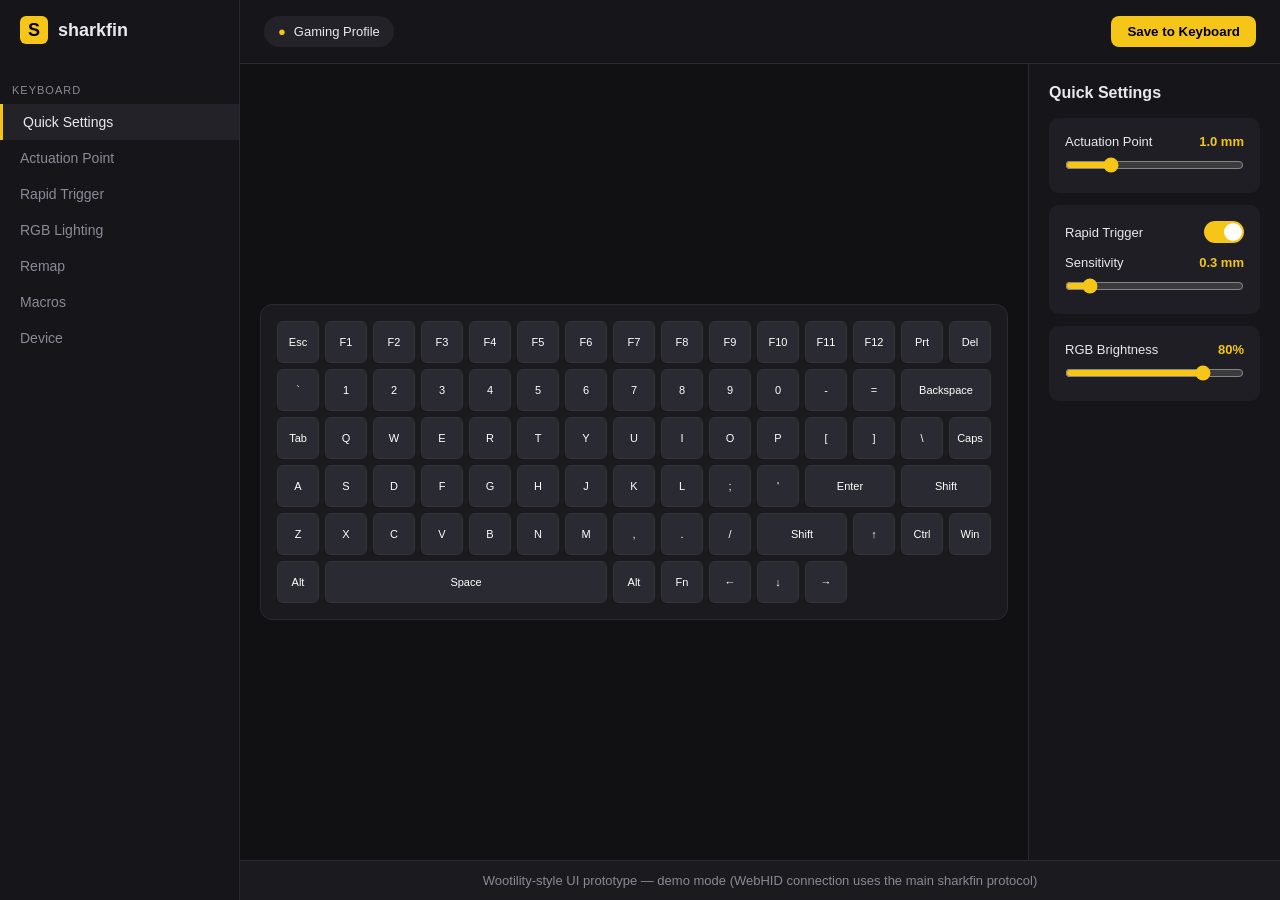
==== docs/index.html @ c8bfdeb0 "Add Wootility-style UI prototype for GitHub Pages demo" ====
<!DOCTYPE html>
<html lang="en">
<head>
<meta charset="UTF-8">
<meta name="viewport" content="width=device-width, initial-scale=1.0">
<title>sharkfin — Wootility-style Configurator</title>
<style>
  :root {
    --bg: #0d0d0f;
    --panel: #16161a;
    --panel-hover: #1e1e24;
    --border: #2a2a32;
    --text: #e8e8ed;
    --text-dim: #8a8a96;
    --accent: #f5c518;
    --accent-hover: #ffd84d;
    --purple: #6c5ce7;
    --key-bg: #2a2a32;
    --key-selected: #6c5ce7;
  }
  * { box-sizing: border-box; margin: 0; padding: 0; }
  body {
    font-family: -apple-system, BlinkMacSystemFont, "Segoe UI", Roboto, sans-serif;
    background: var(--bg);
    color: var(--text);
    height: 100vh;
    overflow: hidden;
    display: flex;
  }
  .sidebar {
    width: 240px;
    background: var(--panel);
    border-right: 1px solid var(--border);
    display: flex;
    flex-direction: column;
    padding: 16px 0;
  }
  .logo {
    padding: 0 20px 20px;
    font-weight: 700;
    font-size: 18px;
    display: flex;
    align-items: center;
    gap: 10px;
  }
  .logo-icon {
    width: 28px; height: 28px;
    background: var(--accent);
    border-radius: 6px;
    display: flex; align-items: center; justify-content: center;
    color: #000; font-weight: 800;
  }
  .nav-section { padding: 8px 12px; font-size: 11px; color: var(--text-dim); text-transform: uppercase; letter-spacing: 1px; margin-top: 12px; }
  .nav-item {
    padding: 10px 20px;
    cursor: pointer;
    display: flex; align-items: center; gap: 10px;
    font-size: 14px;
    color: var(--text-dim);
    transition: all 0.15s;
  }
  .nav-item:hover { background: var(--panel-hover); color: var(--text); }
  .nav-item.active { background: #222228; color: var(--text); border-left: 3px solid var(--accent); }
  .main { flex: 1; display: flex; flex-direction: column; overflow: hidden; }
  .topbar {
    height: 64px;
    background: var(--panel);
    border-bottom: 1px solid var(--border);
    display: flex; align-items: center; justify-content: space-between;
    padding: 0 24px;
  }
  .profile-pill {
    background: #222228;
    padding: 8px 14px;
    border-radius: 20px;
    font-size: 13px;
    display: flex; align-items: center; gap: 8px;
  }
  .save-btn {
    background: var(--accent);
    color: #000;
    border: none;
    padding: 8px 16px;
    border-radius: 8px;
    font-weight: 600;
    cursor: pointer;
  }
  .save-btn:hover { background: var(--accent-hover); }
  .content { flex: 1; display: flex; overflow: hidden; }
  .keyboard-area {
    flex: 1;
    display: flex;
    flex-direction: column;
    align-items: center;
    justify-content: center;
    padding: 20px;
    background: #111114;
  }
  .keyboard {
    display: grid;
    grid-template-columns: repeat(15, 42px);
    gap: 6px;
    background: #1a1a1f;
    padding: 16px;
    border-radius: 12px;
    border: 1px solid var(--border);
  }
  .key {
    height: 42px;
    background: var(--key-bg);
    border-radius: 6px;
    display: flex; align-items: center; justify-content: center;
    font-size: 11px; font-weight: 500;
    color: #fff;
    cursor: pointer;
    user-select: none;
    border: 1px solid #333;
    transition: all 0.1s;
  }
  .key:hover { background: #35353d; }
  .key.selected { background: var(--key-selected); border-color: #8b7cf7; }
  .key.wide { grid-column: span 2; }
  .key.space { grid-column: span 6; }
  .settings-panel {
    width: 360px;
    background: var(--panel);
    border-left: 1px solid var(--border);
    padding: 20px;
    overflow-y: auto;
  }
  .panel-title { font-size: 16px; font-weight: 600; margin-bottom: 16px; }
  .setting-group {
    background: #1e1e24;
    border-radius: 10px;
    padding: 16px;
    margin-bottom: 12px;
  }
  .setting-label { font-size: 13px; margin-bottom: 8px; display: flex; justify-content: space-between; align-items: center; }
  input[type="range"] { width: 100%; accent-color: var(--accent); }
  .value { color: var(--accent); font-weight: 600; }
  .toggle {
    width: 40px; height: 22px;
    background: #333;
    border-radius: 11px;
    position: relative;
    cursor: pointer;
    flex-shrink: 0;
  }
  .toggle.on { background: var(--accent); }
  .toggle::after {
    content: '';
    position: absolute;
    width: 18px; height: 18px;
    background: #fff;
    border-radius: 50%;
    top: 2px; left: 2px;
    transition: 0.2s;
  }
  .toggle.on::after { left: 20px; }
  .section { display: none; }
  .section.active { display: block; }
  .connect-bar {
    background: #1a1a1f;
    padding: 12px 20px;
    text-align: center;
    font-size: 13px;
    color: var(--text-dim);
    border-top: 1px solid var(--border);
  }
  select {
    width: 100%;
    padding: 8px;
    background: #222;
    color: #fff;
    border: 1px solid #333;
    border-radius: 6px;
    margin-top: 8px;
  }
  .btn {
    background: var(--purple);
    color: #fff;
    border: none;
    padding: 10px 16px;
    border-radius: 6px;
    cursor: pointer;
    width: 100%;
  }
  .btn.secondary { background: #333; }
</style>
</head>
<body>
<div class="sidebar">
  <div class="logo">
    <div class="logo-icon">S</div>
    sharkfin
  </div>
  <div class="nav-section">Keyboard</div>
  <div class="nav-item active" data-section="quick">Quick Settings</div>
  <div class="nav-item" data-section="actuation">Actuation Point</div>
  <div class="nav-item" data-section="rapid">Rapid Trigger</div>
  <div class="nav-item" data-section="rgb">RGB Lighting</div>
  <div class="nav-item" data-section="remap">Remap</div>
  <div class="nav-item" data-section="macros">Macros</div>
  <div class="nav-item" data-section="device">Device</div>
</div>

<div class="main">
  <div class="topbar">
    <div class="profile-pill">
      <span style="color:var(--accent)">●</span> Gaming Profile
    </div>
    <button class="save-btn">Save to Keyboard</button>
  </div>

  <div class="content">
    <div class="keyboard-area">
      <div class="keyboard" id="keyboard"></div>
    </div>

    <div class="settings-panel">
      <div class="section active" id="quick">
        <div class="panel-title">Quick Settings</div>
        <div class="setting-group">
          <div class="setting-label">Actuation Point <span class="value" id="act-val">1.0 mm</span></div>
          <input type="range" min="0.1" max="4.0" step="0.1" value="1.0" id="act-slider">
        </div>
        <div class="setting-group">
          <div class="setting-label">Rapid Trigger <span class="toggle on"></span></div>
          <div class="setting-label" style="margin-top:12px">Sensitivity <span class="value">0.3 mm</span></div>
          <input type="range" min="0.1" max="2.0" step="0.1" value="0.3">
        </div>
        <div class="setting-group">
          <div class="setting-label">RGB Brightness <span class="value">80%</span></div>
          <input type="range" min="0" max="100" value="80">
        </div>
      </div>

      <div class="section" id="actuation">
        <div class="panel-title">Actuation Point</div>
        <p style="color:var(--text-dim);font-size:13px;margin-bottom:16px">Set how far a key must be pressed before it registers.</p>
        <div class="setting-group">
          <div class="setting-label">Global Actuation <span class="value">1.2 mm</span></div>
          <input type="range" min="0.1" max="4.0" step="0.1" value="1.2">
        </div>
        <div class="setting-group">
          <div class="setting-label">Per-key mode <span class="toggle"></span></div>
        </div>
      </div>

      <div class="section" id="rapid">
        <div class="panel-title">Rapid Trigger</div>
        <p style="color:var(--text-dim);font-size:13px;margin-bottom:16px">Key resets the moment you start releasing it.</p>
        <div class="setting-group">
          <div class="setting-label">Enable Rapid Trigger <span class="toggle on"></span></div>
        </div>
        <div class="setting-group">
          <div class="setting-label">Sensitivity <span class="value">0.2 mm</span></div>
          <input type="range" min="0.1" max="1.5" step="0.1" value="0.2">
        </div>
      </div>

      <div class="section" id="rgb">
        <div class="panel-title">RGB Lighting</div>
        <div class="setting-group">
          <div class="setting-label">Effect</div>
          <select>
            <option>Solid</option>
            <option>Wave</option>
            <option>Rainbow</option>
            <option>Reactive</option>
            <option>Breathing</option>
          </select>
        </div>
        <div class="setting-group">
          <div class="setting-label">Brightness <span class="value">100%</span></div>
          <input type="range" min="0" max="100" value="100">
        </div>
        <div class="setting-group">
          <div class="setting-label">Speed <span class="value">50%</span></div>
          <input type="range" min="0" max="100" value="50">
        </div>
      </div>

      <div class="section" id="remap">
        <div class="panel-title">Remap</div>
        <p style="color:var(--text-dim);font-size:13px;margin-bottom:16px">Click a key on the keyboard, then choose its new function.</p>
        <div class="setting-group">
          <div class="setting-label">Selected: <span id="selected-key">None</span></div>
          <select>
            <option>Default</option>
            <option>Macro 1</option>
            <option>Media Play/Pause</option>
            <option>Volume Up</option>
            <option>Layer Switch</option>
          </select>
        </div>
      </div>

      <div class="section" id="macros">
        <div class="panel-title">Macros</div>
        <p style="color:var(--text-dim);font-size:13px;margin-bottom:16px">50 onboard macro slots available.</p>
        <div class="setting-group">
          <button class="btn">Record New Macro</button>
        </div>
      </div>

      <div class="section" id="device">
        <div class="panel-title">Device</div>
        <div class="setting-group">
          <div class="setting-label">Windows Key Lock <span class="toggle"></span></div>
        </div>
        <div class="setting-group">
          <div class="setting-label">WASD / Arrow Swap <span class="toggle"></span></div>
        </div>
        <div class="setting-group">
          <div class="setting-label">Debounce</div>
          <input type="range" min="0" max="20" value="5" style="margin-top:8px">
        </div>
        <div class="setting-group">
          <button class="btn secondary">Factory Reset</button>
        </div>
      </div>
    </div>
  </div>

  <div class="connect-bar">
    Wootility-style UI prototype — demo mode (WebHID connection uses the main sharkfin protocol)
  </div>
</div>

<script>
  const layout = [
    ["Esc","F1","F2","F3","F4","F5","F6","F7","F8","F9","F10","F11","F12","Prt","Del"],
    ["`","1","2","3","4","5","6","7","8","9","0","-","=","Backspace"],
    ["Tab","Q","W","E","R","T","Y","U","I","O","P","[","]","\\"],
    ["Caps","A","S","D","F","G","H","J","K","L",";","'","Enter"],
    ["Shift","Z","X","C","V","B","N","M",",",".","/","Shift","↑"],
    ["Ctrl","Win","Alt","Space","Alt","Fn","←","↓","→"]
  ];

  const keyboard = document.getElementById("keyboard");
  layout.forEach(row => {
    row.forEach(label => {
      const k = document.createElement("div");
      k.className = "key";
      k.textContent = label;
      if (["Backspace","Enter","Shift"].includes(label)) k.classList.add("wide");
      if (label === "Space") k.classList.add("space");
      k.addEventListener("click", () => {
        document.querySelectorAll(".key.selected").forEach(el => el.classList.remove("selected"));
        k.classList.add("selected");
        document.getElementById("selected-key").textContent = label;
      });
      keyboard.appendChild(k);
    });
  });

  document.querySelectorAll(".nav-item").forEach(item => {
    item.addEventListener("click", () => {
      document.querySelectorAll(".nav-item").forEach(i => i.classList.remove("active"));
      item.classList.add("active");
      document.querySelectorAll(".section").forEach(s => s.classList.remove("active"));
      document.getElementById(item.dataset.section).classList.add("active");
    });
  });

  document.getElementById("act-slider")?.addEventListener("input", e => {
    document.getElementById("act-val").textContent = parseFloat(e.target.value).toFixed(1) + " mm";
  });

  document.querySelectorAll(".toggle").forEach(t => {
    t.addEventListener("click", () => t.classList.toggle("on"));
  });
</script>
</body>
</html>
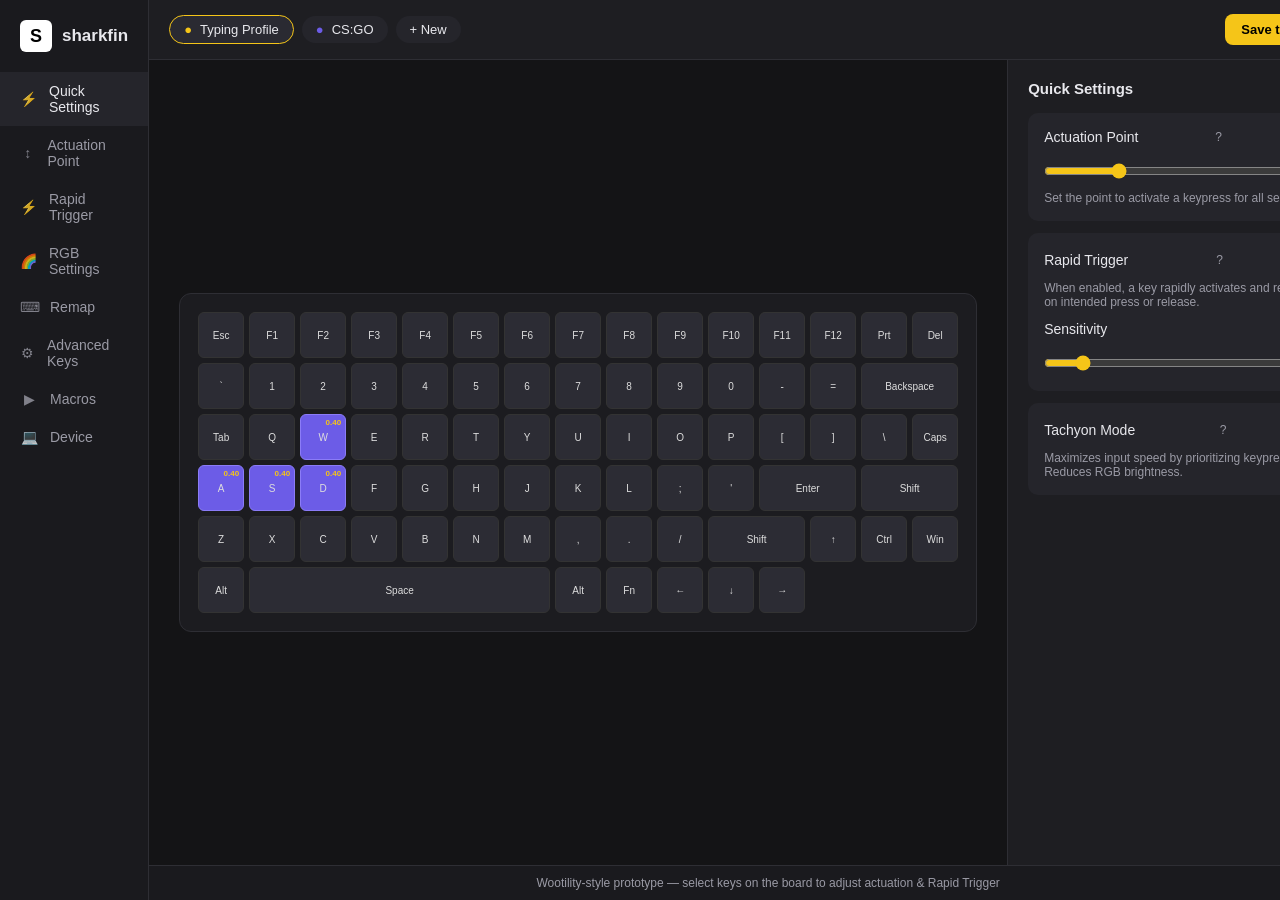
==== commit 4799bded: "Redesign UI to closely match Wootility look and key features" ====
--- a/docs/index.html
+++ b/docs/index.html
@@ -3,20 +3,21 @@
 <head>
 <meta charset="UTF-8">
 <meta name="viewport" content="width=device-width, initial-scale=1.0">
-<title>sharkfin — Wootility-style Configurator</title>
+<title>sharkfin — Wootility Style</title>
 <style>
   :root {
-    --bg: #0d0d0f;
-    --panel: #16161a;
-    --panel-hover: #1e1e24;
-    --border: #2a2a32;
+    --bg: #121214;
+    --sidebar: #1a1a1e;
+    --panel: #1e1e22;
+    --card: #25252b;
+    --border: #2e2e34;
     --text: #e8e8ed;
-    --text-dim: #8a8a96;
+    --text-dim: #9a9aa5;
     --accent: #f5c518;
     --accent-hover: #ffd84d;
-    --purple: #6c5ce7;
-    --key-bg: #2a2a32;
-    --key-selected: #6c5ce7;
+    --selected: #6c5ce7;
+    --key: #2c2c34;
+    --key-hover: #3a3a44;
   }
   * { box-sizing: border-box; margin: 0; padding: 0; }
   body {
@@ -24,58 +25,71 @@
     background: var(--bg);
     color: var(--text);
     height: 100vh;
+    display: flex;
     overflow: hidden;
-    display: flex;
   }
   .sidebar {
-    width: 240px;
-    background: var(--panel);
+    width: 220px;
+    background: var(--sidebar);
     border-right: 1px solid var(--border);
     display: flex;
     flex-direction: column;
-    padding: 16px 0;
+    padding: 12px 0;
   }
   .logo {
-    padding: 0 20px 20px;
+    padding: 8px 20px 20px;
+    display: flex;
+    align-items: center;
+    gap: 10px;
     font-weight: 700;
-    font-size: 18px;
-    display: flex;
-    align-items: center;
-    gap: 10px;
+    font-size: 17px;
   }
   .logo-icon {
-    width: 28px; height: 28px;
-    background: var(--accent);
+    width: 32px; height: 32px;
+    background: #fff;
     border-radius: 6px;
     display: flex; align-items: center; justify-content: center;
-    color: #000; font-weight: 800;
-  }
-  .nav-section { padding: 8px 12px; font-size: 11px; color: var(--text-dim); text-transform: uppercase; letter-spacing: 1px; margin-top: 12px; }
+    color: #000; font-weight: 800; font-size: 18px;
+  }
   .nav-item {
-    padding: 10px 20px;
+    padding: 11px 20px;
     cursor: pointer;
-    display: flex; align-items: center; gap: 10px;
     font-size: 14px;
     color: var(--text-dim);
-    transition: all 0.15s;
-  }
-  .nav-item:hover { background: var(--panel-hover); color: var(--text); }
-  .nav-item.active { background: #222228; color: var(--text); border-left: 3px solid var(--accent); }
-  .main { flex: 1; display: flex; flex-direction: column; overflow: hidden; }
+    display: flex;
+    align-items: center;
+    gap: 12px;
+    transition: 0.15s;
+  }
+  .nav-item:hover { background: #222228; color: var(--text); }
+  .nav-item.active { background: #25252b; color: var(--text); }
+  .nav-item .icon { width: 18px; text-align: center; opacity: 0.8; }
+  .main { flex: 1; display: flex; flex-direction: column; }
   .topbar {
-    height: 64px;
+    height: 60px;
     background: var(--panel);
     border-bottom: 1px solid var(--border);
-    display: flex; align-items: center; justify-content: space-between;
-    padding: 0 24px;
-  }
-  .profile-pill {
-    background: #222228;
-    padding: 8px 14px;
+    display: flex;
+    align-items: center;
+    justify-content: space-between;
+    padding: 0 20px;
+  }
+  .profiles {
+    display: flex;
+    gap: 8px;
+    align-items: center;
+  }
+  .profile {
+    background: #25252b;
+    padding: 6px 14px;
     border-radius: 20px;
     font-size: 13px;
-    display: flex; align-items: center; gap: 8px;
-  }
+    display: flex;
+    align-items: center;
+    gap: 8px;
+    cursor: pointer;
+  }
+  .profile.active { background: #2a2a32; border: 1px solid var(--accent); }
   .save-btn {
     background: var(--accent);
     color: #000;
@@ -83,72 +97,107 @@
     padding: 8px 16px;
     border-radius: 8px;
     font-weight: 600;
+    font-size: 13px;
     cursor: pointer;
   }
   .save-btn:hover { background: var(--accent-hover); }
-  .content { flex: 1; display: flex; overflow: hidden; }
-  .keyboard-area {
+  .workspace {
     flex: 1;
     display: flex;
-    flex-direction: column;
+    overflow: hidden;
+  }
+  .keyboard-wrap {
+    flex: 1;
+    display: flex;
     align-items: center;
     justify-content: center;
-    padding: 20px;
-    background: #111114;
+    padding: 30px;
+    background: #141416;
   }
   .keyboard {
     display: grid;
-    grid-template-columns: repeat(15, 42px);
-    gap: 6px;
-    background: #1a1a1f;
-    padding: 16px;
+    grid-template-columns: repeat(15, 46px);
+    gap: 5px;
+    background: #1c1c20;
+    padding: 18px;
     border-radius: 12px;
     border: 1px solid var(--border);
   }
   .key {
-    height: 42px;
-    background: var(--key-bg);
+    height: 46px;
+    background: var(--key);
     border-radius: 6px;
-    display: flex; align-items: center; justify-content: center;
-    font-size: 11px; font-weight: 500;
-    color: #fff;
+    display: flex;
+    flex-direction: column;
+    align-items: center;
+    justify-content: center;
+    font-size: 10px;
+    font-weight: 500;
+    color: #ddd;
     cursor: pointer;
-    user-select: none;
     border: 1px solid #333;
-    transition: all 0.1s;
-  }
-  .key:hover { background: #35353d; }
-  .key.selected { background: var(--key-selected); border-color: #8b7cf7; }
+    position: relative;
+    transition: 0.1s;
+  }
+  .key:hover { background: var(--key-hover); }
+  .key.selected { background: var(--selected); border-color: #8b7cf7; }
+  .key .val {
+    position: absolute;
+    top: 3px;
+    right: 4px;
+    font-size: 8px;
+    color: var(--accent);
+    font-weight: 600;
+  }
   .key.wide { grid-column: span 2; }
   .key.space { grid-column: span 6; }
-  .settings-panel {
-    width: 360px;
+  .settings {
+    width: 380px;
     background: var(--panel);
     border-left: 1px solid var(--border);
     padding: 20px;
     overflow-y: auto;
   }
-  .panel-title { font-size: 16px; font-weight: 600; margin-bottom: 16px; }
-  .setting-group {
-    background: #1e1e24;
+  .section-title {
+    font-size: 15px;
+    font-weight: 600;
+    margin-bottom: 16px;
+  }
+  .card {
+    background: var(--card);
     border-radius: 10px;
     padding: 16px;
     margin-bottom: 12px;
   }
-  .setting-label { font-size: 13px; margin-bottom: 8px; display: flex; justify-content: space-between; align-items: center; }
-  input[type="range"] { width: 100%; accent-color: var(--accent); }
-  .value { color: var(--accent); font-weight: 600; }
+  .card-header {
+    display: flex;
+    justify-content: space-between;
+    align-items: center;
+    margin-bottom: 10px;
+    font-size: 14px;
+    font-weight: 500;
+  }
+  .help { color: var(--text-dim); font-size: 12px; cursor: help; }
+  input[type="range"] {
+    width: 100%;
+    accent-color: var(--accent);
+    margin-top: 8px;
+  }
+  .value {
+    color: var(--accent);
+    font-weight: 600;
+    font-size: 13px;
+  }
   .toggle {
     width: 40px; height: 22px;
     background: #333;
     border-radius: 11px;
     position: relative;
     cursor: pointer;
-    flex-shrink: 0;
   }
   .toggle.on { background: var(--accent); }
   .toggle::after {
-    content: '';
+    content: "";
     position: absolute;
     width: 18px; height: 18px;
     background: #fff;
@@ -159,33 +208,19 @@
   .toggle.on::after { left: 20px; }
   .section { display: none; }
   .section.active { display: block; }
-  .connect-bar {
-    background: #1a1a1f;
-    padding: 12px 20px;
-    text-align: center;
-    font-size: 13px;
+  .hint {
+    font-size: 12px;
+    color: var(--text-dim);
+    margin-top: 8px;
+  }
+  .status-bar {
+    background: #1a1a1e;
+    padding: 10px 20px;
+    font-size: 12px;
     color: var(--text-dim);
     border-top: 1px solid var(--border);
-  }
-  select {
-    width: 100%;
-    padding: 8px;
-    background: #222;
-    color: #fff;
-    border: 1px solid #333;
-    border-radius: 6px;
-    margin-top: 8px;
-  }
-  .btn {
-    background: var(--purple);
-    color: #fff;
-    border: none;
-    padding: 10px 16px;
-    border-radius: 6px;
-    cursor: pointer;
-    width: 100%;
-  }
-  .btn.secondary { background: #333; }
+    text-align: center;
+  }
 </style>
 </head>
 <body>
@@ -194,183 +229,231 @@
     <div class="logo-icon">S</div>
     sharkfin
   </div>
-  <div class="nav-section">Keyboard</div>
-  <div class="nav-item active" data-section="quick">Quick Settings</div>
-  <div class="nav-item" data-section="actuation">Actuation Point</div>
-  <div class="nav-item" data-section="rapid">Rapid Trigger</div>
-  <div class="nav-item" data-section="rgb">RGB Lighting</div>
-  <div class="nav-item" data-section="remap">Remap</div>
-  <div class="nav-item" data-section="macros">Macros</div>
-  <div class="nav-item" data-section="device">Device</div>
+  <div class="nav-item active" data-s="quick"><span class="icon">⚡</span> Quick Settings</div>
+  <div class="nav-item" data-s="actuation"><span class="icon">↕</span> Actuation Point</div>
+  <div class="nav-item" data-s="rapid"><span class="icon">⚡</span> Rapid Trigger</div>
+  <div class="nav-item" data-s="rgb"><span class="icon">🌈</span> RGB Settings</div>
+  <div class="nav-item" data-s="remap"><span class="icon">⌨</span> Remap</div>
+  <div class="nav-item" data-s="advanced"><span class="icon">⚙</span> Advanced Keys</div>
+  <div class="nav-item" data-s="macros"><span class="icon">▶</span> Macros</div>
+  <div class="nav-item" data-s="device"><span class="icon">💻</span> Device</div>
 </div>
 
 <div class="main">
   <div class="topbar">
-    <div class="profile-pill">
-      <span style="color:var(--accent)">●</span> Gaming Profile
+    <div class="profiles">
+      <div class="profile active"><span style="color:var(--accent)">●</span> Typing Profile</div>
+      <div class="profile"><span style="color:#6c5ce7">●</span> CS:GO</div>
+      <div class="profile">+ New</div>
     </div>
     <button class="save-btn">Save to Keyboard</button>
   </div>
 
-  <div class="content">
-    <div class="keyboard-area">
-      <div class="keyboard" id="keyboard"></div>
+  <div class="workspace">
+    <div class="keyboard-wrap">
+      <div class="keyboard" id="kb"></div>
     </div>
 
-    <div class="settings-panel">
+    <div class="settings">
+      <!-- Quick Settings -->
       <div class="section active" id="quick">
-        <div class="panel-title">Quick Settings</div>
-        <div class="setting-group">
-          <div class="setting-label">Actuation Point <span class="value" id="act-val">1.0 mm</span></div>
-          <input type="range" min="0.1" max="4.0" step="0.1" value="1.0" id="act-slider">
-        </div>
-        <div class="setting-group">
-          <div class="setting-label">Rapid Trigger <span class="toggle on"></span></div>
-          <div class="setting-label" style="margin-top:12px">Sensitivity <span class="value">0.3 mm</span></div>
+        <div class="section-title">Quick Settings</div>
+        <div class="card">
+          <div class="card-header">
+            Actuation Point <span class="help">?</span>
+            <span class="value" id="ap-val">1.00 mm</span>
+          </div>
+          <input type="range" id="ap-slider" min="0.1" max="4.0" step="0.1" value="1.0">
+          <div class="hint">Set the point to activate a keypress for all selected keys.</div>
+        </div>
+        <div class="card">
+          <div class="card-header">
+            Rapid Trigger <span class="help">?</span>
+            <span class="toggle on" id="rt-toggle"></span>
+          </div>
+          <div class="hint">When enabled, a key rapidly activates and resets based on intended press or release.</div>
+          <div style="margin-top:12px" class="card-header">Sensitivity <span class="value">0.30 mm</span></div>
           <input type="range" min="0.1" max="2.0" step="0.1" value="0.3">
         </div>
-        <div class="setting-group">
-          <div class="setting-label">RGB Brightness <span class="value">80%</span></div>
-          <input type="range" min="0" max="100" value="80">
-        </div>
-      </div>
-
+        <div class="card">
+          <div class="card-header">
+            Tachyon Mode <span class="help">?</span>
+            <span class="toggle on"></span>
+          </div>
+          <div class="hint">Maximizes input speed by prioritizing keypress response. Reduces RGB brightness.</div>
+        </div>
+      </div>
+
+      <!-- Actuation -->
       <div class="section" id="actuation">
-        <div class="panel-title">Actuation Point</div>
-        <p style="color:var(--text-dim);font-size:13px;margin-bottom:16px">Set how far a key must be pressed before it registers.</p>
-        <div class="setting-group">
-          <div class="setting-label">Global Actuation <span class="value">1.2 mm</span></div>
+        <div class="section-title">Actuation Point</div>
+        <div class="card">
+          <div class="card-header">Global Actuation <span class="value">1.20 mm</span></div>
           <input type="range" min="0.1" max="4.0" step="0.1" value="1.2">
-        </div>
-        <div class="setting-group">
-          <div class="setting-label">Per-key mode <span class="toggle"></span></div>
-        </div>
-      </div>
-
+          <div class="hint">Adjust how far a key must travel before it registers.</div>
+        </div>
+        <div class="card">
+          <div class="card-header">Per-key mode <span class="toggle"></span></div>
+          <div class="hint">Enable to set different actuation points on individual keys.</div>
+        </div>
+      </div>
+
+      <!-- Rapid Trigger -->
       <div class="section" id="rapid">
-        <div class="panel-title">Rapid Trigger</div>
-        <p style="color:var(--text-dim);font-size:13px;margin-bottom:16px">Key resets the moment you start releasing it.</p>
-        <div class="setting-group">
-          <div class="setting-label">Enable Rapid Trigger <span class="toggle on"></span></div>
-        </div>
-        <div class="setting-group">
-          <div class="setting-label">Sensitivity <span class="value">0.2 mm</span></div>
+        <div class="section-title">Rapid Trigger</div>
+        <div class="card">
+          <div class="card-header">Enable Rapid Trigger <span class="toggle on"></span></div>
+          <div class="hint">The key resets the moment you begin releasing it.</div>
+        </div>
+        <div class="card">
+          <div class="card-header">Sensitivity <span class="value">0.20 mm</span></div>
           <input type="range" min="0.1" max="1.5" step="0.1" value="0.2">
         </div>
       </div>
 
+      <!-- RGB -->
       <div class="section" id="rgb">
-        <div class="panel-title">RGB Lighting</div>
-        <div class="setting-group">
-          <div class="setting-label">Effect</div>
-          <select>
-            <option>Solid</option>
+        <div class="section-title">RGB Settings</div>
+        <div class="card">
+          <div class="card-header">Effect</div>
+          <select style="width:100%;margin-top:8px;padding:8px;background:#1a1a1e;color:#fff;border:1px solid #333;border-radius:6px">
+            <option>Solid Color</option>
             <option>Wave</option>
             <option>Rainbow</option>
             <option>Reactive</option>
             <option>Breathing</option>
           </select>
         </div>
-        <div class="setting-group">
-          <div class="setting-label">Brightness <span class="value">100%</span></div>
-          <input type="range" min="0" max="100" value="100">
-        </div>
-        <div class="setting-group">
-          <div class="setting-label">Speed <span class="value">50%</span></div>
+        <div class="card">
+          <div class="card-header">Brightness <span class="value">80%</span></div>
+          <input type="range" min="0" max="100" value="80">
+        </div>
+        <div class="card">
+          <div class="card-header">Speed <span class="value">50%</span></div>
           <input type="range" min="0" max="100" value="50">
         </div>
       </div>
 
+      <!-- Remap -->
       <div class="section" id="remap">
-        <div class="panel-title">Remap</div>
-        <p style="color:var(--text-dim);font-size:13px;margin-bottom:16px">Click a key on the keyboard, then choose its new function.</p>
-        <div class="setting-group">
-          <div class="setting-label">Selected: <span id="selected-key">None</span></div>
-          <select>
+        <div class="section-title">Remap</div>
+        <div class="card">
+          <div class="card-header">Selected Key: <span id="sel-key" style="color:var(--accent)">None</span></div>
+          <select style="width:100%;margin-top:8px;padding:8px;background:#1a1a1e;color:#fff;border:1px solid #333;border-radius:6px">
             <option>Default</option>
-            <option>Macro 1</option>
+            <option>Macro Slot 1</option>
             <option>Media Play/Pause</option>
             <option>Volume Up</option>
-            <option>Layer Switch</option>
+            <option>Fn Layer</option>
           </select>
-        </div>
-      </div>
-
+          <div class="hint">Click any key on the keyboard to remap it.</div>
+        </div>
+      </div>
+
+      <!-- Advanced -->
+      <div class="section" id="advanced">
+        <div class="section-title">Advanced Keys</div>
+        <div class="card">
+          <div class="card-header">Dynamic Keystroke (DKS)</div>
+          <div class="hint">Assign different actions based on how far the key is pressed.</div>
+        </div>
+        <div class="card">
+          <div class="card-header">Mod-Tap / Toggle</div>
+          <div class="hint">Hold for one action, tap for another.</div>
+        </div>
+        <div class="card">
+          <div class="card-header">SOCD / Snap Tap</div>
+          <div class="hint">Control opposite key behavior (e.g. A and D).</div>
+        </div>
+      </div>
+
+      <!-- Macros -->
       <div class="section" id="macros">
-        <div class="panel-title">Macros</div>
-        <p style="color:var(--text-dim);font-size:13px;margin-bottom:16px">50 onboard macro slots available.</p>
-        <div class="setting-group">
-          <button class="btn">Record New Macro</button>
-        </div>
-      </div>
-
+        <div class="section-title">Macros</div>
+        <div class="card">
+          <div class="hint">50 onboard macro slots available on most ROYUAN boards.</div>
+          <button style="margin-top:12px;width:100%;padding:10px;background:var(--selected);color:#fff;border:none;border-radius:6px;cursor:pointer">Record New Macro</button>
+        </div>
+      </div>
+
+      <!-- Device -->
       <div class="section" id="device">
-        <div class="panel-title">Device</div>
-        <div class="setting-group">
-          <div class="setting-label">Windows Key Lock <span class="toggle"></span></div>
-        </div>
-        <div class="setting-group">
-          <div class="setting-label">WASD / Arrow Swap <span class="toggle"></span></div>
-        </div>
-        <div class="setting-group">
-          <div class="setting-label">Debounce</div>
+        <div class="section-title">Device</div>
+        <div class="card">
+          <div class="card-header">Windows Key Lock <span class="toggle"></span></div>
+        </div>
+        <div class="card">
+          <div class="card-header">WASD / Arrow Swap <span class="toggle"></span></div>
+        </div>
+        <div class="card">
+          <div class="card-header">Debounce</div>
           <input type="range" min="0" max="20" value="5" style="margin-top:8px">
         </div>
-        <div class="setting-group">
-          <button class="btn secondary">Factory Reset</button>
+        <div class="card">
+          <button style="width:100%;padding:10px;background:#333;color:#fff;border:none;border-radius:6px;cursor:pointer">Factory Reset</button>
         </div>
       </div>
     </div>
   </div>
 
-  <div class="connect-bar">
-    Wootility-style UI prototype — demo mode (WebHID connection uses the main sharkfin protocol)
+  <div class="status-bar">
+    Wootility-style prototype — select keys on the board to adjust actuation & Rapid Trigger
   </div>
 </div>
 
 <script>
-  const layout = [
-    ["Esc","F1","F2","F3","F4","F5","F6","F7","F8","F9","F10","F11","F12","Prt","Del"],
-    ["`","1","2","3","4","5","6","7","8","9","0","-","=","Backspace"],
-    ["Tab","Q","W","E","R","T","Y","U","I","O","P","[","]","\\"],
-    ["Caps","A","S","D","F","G","H","J","K","L",";","'","Enter"],
-    ["Shift","Z","X","C","V","B","N","M",",",".","/","Shift","↑"],
-    ["Ctrl","Win","Alt","Space","Alt","Fn","←","↓","→"]
-  ];
-
-  const keyboard = document.getElementById("keyboard");
-  layout.forEach(row => {
-    row.forEach(label => {
-      const k = document.createElement("div");
-      k.className = "key";
-      k.textContent = label;
-      if (["Backspace","Enter","Shift"].includes(label)) k.classList.add("wide");
-      if (label === "Space") k.classList.add("space");
-      k.addEventListener("click", () => {
-        document.querySelectorAll(".key.selected").forEach(el => el.classList.remove("selected"));
-        k.classList.add("selected");
-        document.getElementById("selected-key").textContent = label;
-      });
-      keyboard.appendChild(k);
+const layout = [
+  ["Esc","F1","F2","F3","F4","F5","F6","F7","F8","F9","F10","F11","F12","Prt","Del"],
+  ["`","1","2","3","4","5","6","7","8","9","0","-","=","Backspace"],
+  ["Tab","Q","W","E","R","T","Y","U","I","O","P","[","]","\\"],
+  ["Caps","A","S","D","F","G","H","J","K","L",";","'","Enter"],
+  ["Shift","Z","X","C","V","B","N","M",",",".","/","Shift","↑"],
+  ["Ctrl","Win","Alt","Space","Alt","Fn","←","↓","→"]
+];
+
+const kb = document.getElementById("kb");
+layout.forEach(row => {
+  row.forEach(label => {
+    const k = document.createElement("div");
+    k.className = "key";
+    k.innerHTML = `<span>${label}</span>`;
+    if (["Backspace","Enter","Shift"].includes(label)) k.classList.add("wide");
+    if (label === "Space") k.classList.add("space");
+
+    // Show sample values on some keys like Wootility
+    if (["W","A","S","D"].includes(label)) {
+      const v = document.createElement("div");
+      v.className = "val";
+      v.textContent = "0.40";
+      k.appendChild(v);
+      k.classList.add("selected");
+    }
+
+    k.addEventListener("click", () => {
+      document.querySelectorAll(".key.selected").forEach(el => el.classList.remove("selected"));
+      k.classList.add("selected");
+      document.getElementById("sel-key").textContent = label;
     });
+    kb.appendChild(k);
   });
-
-  document.querySelectorAll(".nav-item").forEach(item => {
-    item.addEventListener("click", () => {
-      document.querySelectorAll(".nav-item").forEach(i => i.classList.remove("active"));
-      item.classList.add("active");
-      document.querySelectorAll(".section").forEach(s => s.classList.remove("active"));
-      document.getElementById(item.dataset.section).classList.add("active");
-    });
+});
+
+document.querySelectorAll(".nav-item").forEach(item => {
+  item.addEventListener("click", () => {
+    document.querySelectorAll(".nav-item").forEach(i => i.classList.remove("active"));
+    item.classList.add("active");
+    document.querySelectorAll(".section").forEach(s => s.classList.remove("active"));
+    document.getElementById(item.dataset.s).classList.add("active");
   });
-
-  document.getElementById("act-slider")?.addEventListener("input", e => {
-    document.getElementById("act-val").textContent = parseFloat(e.target.value).toFixed(1) + " mm";
-  });
-
-  document.querySelectorAll(".toggle").forEach(t => {
-    t.addEventListener("click", () => t.classList.toggle("on"));
-  });
+});
+
+document.getElementById("ap-slider").addEventListener("input", e => {
+  document.getElementById("ap-val").textContent = parseFloat(e.target.value).toFixed(2) + " mm";
+});
+
+document.querySelectorAll(".toggle").forEach(t => {
+  t.addEventListener("click", () => t.classList.toggle("on"));
+});
 </script>
 </body>
 </html>
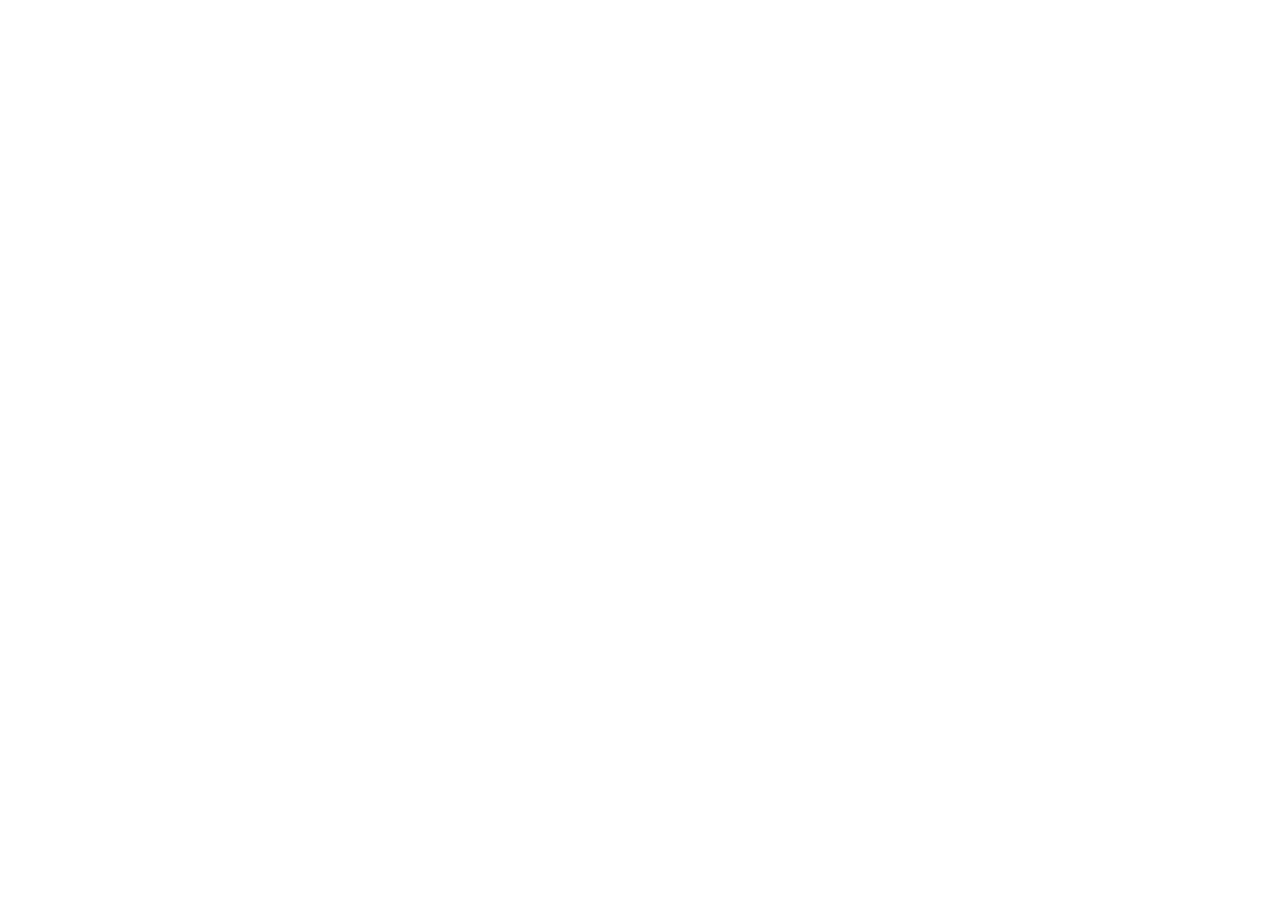
==== commit d70beea3: "Add working GitHub Pages site and deploy workflow" ====
--- a/docs/index.html
+++ b/docs/index.html
@@ -3,457 +3,17 @@
 <head>
 <meta charset="UTF-8">
 <meta name="viewport" content="width=device-width, initial-scale=1.0">
-<title>sharkfin — Wootility Style</title>
+<title>sharkfin</title>
+<meta http-equiv="refresh" content="0; url=https://app.getsharkfin.com/">
 <style>
-  :root {
-    --bg: #121214;
-    --sidebar: #1a1a1e;
-    --panel: #1e1e22;
-    --card: #25252b;
-    --border: #2e2e34;
-    --text: #e8e8ed;
-    --text-dim: #9a9aa5;
-    --accent: #f5c518;
-    --accent-hover: #ffd84d;
-    --selected: #6c5ce7;
-    --key: #2c2c34;
-    --key-hover: #3a3a44;
-  }
-  * { box-sizing: border-box; margin: 0; padding: 0; }
-  body {
-    font-family: -apple-system, BlinkMacSystemFont, "Segoe UI", Roboto, sans-serif;
-    background: var(--bg);
-    color: var(--text);
-    height: 100vh;
-    display: flex;
-    overflow: hidden;
-  }
-  .sidebar {
-    width: 220px;
-    background: var(--sidebar);
-    border-right: 1px solid var(--border);
-    display: flex;
-    flex-direction: column;
-    padding: 12px 0;
-  }
-  .logo {
-    padding: 8px 20px 20px;
-    display: flex;
-    align-items: center;
-    gap: 10px;
-    font-weight: 700;
-    font-size: 17px;
-  }
-  .logo-icon {
-    width: 32px; height: 32px;
-    background: #fff;
-    border-radius: 6px;
-    display: flex; align-items: center; justify-content: center;
-    color: #000; font-weight: 800; font-size: 18px;
-  }
-  .nav-item {
-    padding: 11px 20px;
-    cursor: pointer;
-    font-size: 14px;
-    color: var(--text-dim);
-    display: flex;
-    align-items: center;
-    gap: 12px;
-    transition: 0.15s;
-  }
-  .nav-item:hover { background: #222228; color: var(--text); }
-  .nav-item.active { background: #25252b; color: var(--text); }
-  .nav-item .icon { width: 18px; text-align: center; opacity: 0.8; }
-  .main { flex: 1; display: flex; flex-direction: column; }
-  .topbar {
-    height: 60px;
-    background: var(--panel);
-    border-bottom: 1px solid var(--border);
-    display: flex;
-    align-items: center;
-    justify-content: space-between;
-    padding: 0 20px;
-  }
-  .profiles {
-    display: flex;
-    gap: 8px;
-    align-items: center;
-  }
-  .profile {
-    background: #25252b;
-    padding: 6px 14px;
-    border-radius: 20px;
-    font-size: 13px;
-    display: flex;
-    align-items: center;
-    gap: 8px;
-    cursor: pointer;
-  }
-  .profile.active { background: #2a2a32; border: 1px solid var(--accent); }
-  .save-btn {
-    background: var(--accent);
-    color: #000;
-    border: none;
-    padding: 8px 16px;
-    border-radius: 8px;
-    font-weight: 600;
-    font-size: 13px;
-    cursor: pointer;
-  }
-  .save-btn:hover { background: var(--accent-hover); }
-  .workspace {
-    flex: 1;
-    display: flex;
-    overflow: hidden;
-  }
-  .keyboard-wrap {
-    flex: 1;
-    display: flex;
-    align-items: center;
-    justify-content: center;
-    padding: 30px;
-    background: #141416;
-  }
-  .keyboard {
-    display: grid;
-    grid-template-columns: repeat(15, 46px);
-    gap: 5px;
-    background: #1c1c20;
-    padding: 18px;
-    border-radius: 12px;
-    border: 1px solid var(--border);
-  }
-  .key {
-    height: 46px;
-    background: var(--key);
-    border-radius: 6px;
-    display: flex;
-    flex-direction: column;
-    align-items: center;
-    justify-content: center;
-    font-size: 10px;
-    font-weight: 500;
-    color: #ddd;
-    cursor: pointer;
-    border: 1px solid #333;
-    position: relative;
-    transition: 0.1s;
-  }
-  .key:hover { background: var(--key-hover); }
-  .key.selected { background: var(--selected); border-color: #8b7cf7; }
-  .key .val {
-    position: absolute;
-    top: 3px;
-    right: 4px;
-    font-size: 8px;
-    color: var(--accent);
-    font-weight: 600;
-  }
-  .key.wide { grid-column: span 2; }
-  .key.space { grid-column: span 6; }
-  .settings {
-    width: 380px;
-    background: var(--panel);
-    border-left: 1px solid var(--border);
-    padding: 20px;
-    overflow-y: auto;
-  }
-  .section-title {
-    font-size: 15px;
-    font-weight: 600;
-    margin-bottom: 16px;
-  }
-  .card {
-    background: var(--card);
-    border-radius: 10px;
-    padding: 16px;
-    margin-bottom: 12px;
-  }
-  .card-header {
-    display: flex;
-    justify-content: space-between;
-    align-items: center;
-    margin-bottom: 10px;
-    font-size: 14px;
-    font-weight: 500;
-  }
-  .help { color: var(--text-dim); font-size: 12px; cursor: help; }
-  input[type="range"] {
-    width: 100%;
-    accent-color: var(--accent);
-    margin-top: 8px;
-  }
-  .value {
-    color: var(--accent);
-    font-weight: 600;
-    font-size: 13px;
-  }
-  .toggle {
-    width: 40px; height: 22px;
-    background: #333;
-    border-radius: 11px;
-    position: relative;
-    cursor: pointer;
-  }
-  .toggle.on { background: var(--accent); }
-  .toggle::after {
-    content: "";
-    position: absolute;
-    width: 18px; height: 18px;
-    background: #fff;
-    border-radius: 50%;
-    top: 2px; left: 2px;
-    transition: 0.2s;
-  }
-  .toggle.on::after { left: 20px; }
-  .section { display: none; }
-  .section.active { display: block; }
-  .hint {
-    font-size: 12px;
-    color: var(--text-dim);
-    margin-top: 8px;
-  }
-  .status-bar {
-    background: #1a1a1e;
-    padding: 10px 20px;
-    font-size: 12px;
-    color: var(--text-dim);
-    border-top: 1px solid var(--border);
-    text-align: center;
-  }
+  body { font-family: system-ui, sans-serif; background: #12161d; color: #e8e8ed; display: flex; align-items: center; justify-content: center; height: 100vh; margin: 0; }
+  a { color: #8fdcf2; }
 </style>
 </head>
 <body>
-<div class="sidebar">
-  <div class="logo">
-    <div class="logo-icon">S</div>
-    sharkfin
+  <div>
+    <p>Redirecting to the sharkfin configurator…</p>
+    <p>If you are not redirected, <a href="https://app.getsharkfin.com/">click here</a>.</p>
   </div>
-  <div class="nav-item active" data-s="quick"><span class="icon">⚡</span> Quick Settings</div>
-  <div class="nav-item" data-s="actuation"><span class="icon">↕</span> Actuation Point</div>
-  <div class="nav-item" data-s="rapid"><span class="icon">⚡</span> Rapid Trigger</div>
-  <div class="nav-item" data-s="rgb"><span class="icon">🌈</span> RGB Settings</div>
-  <div class="nav-item" data-s="remap"><span class="icon">⌨</span> Remap</div>
-  <div class="nav-item" data-s="advanced"><span class="icon">⚙</span> Advanced Keys</div>
-  <div class="nav-item" data-s="macros"><span class="icon">▶</span> Macros</div>
-  <div class="nav-item" data-s="device"><span class="icon">💻</span> Device</div>
-</div>
-
-<div class="main">
-  <div class="topbar">
-    <div class="profiles">
-      <div class="profile active"><span style="color:var(--accent)">●</span> Typing Profile</div>
-      <div class="profile"><span style="color:#6c5ce7">●</span> CS:GO</div>
-      <div class="profile">+ New</div>
-    </div>
-    <button class="save-btn">Save to Keyboard</button>
-  </div>
-
-  <div class="workspace">
-    <div class="keyboard-wrap">
-      <div class="keyboard" id="kb"></div>
-    </div>
-
-    <div class="settings">
-      <!-- Quick Settings -->
-      <div class="section active" id="quick">
-        <div class="section-title">Quick Settings</div>
-        <div class="card">
-          <div class="card-header">
-            Actuation Point <span class="help">?</span>
-            <span class="value" id="ap-val">1.00 mm</span>
-          </div>
-          <input type="range" id="ap-slider" min="0.1" max="4.0" step="0.1" value="1.0">
-          <div class="hint">Set the point to activate a keypress for all selected keys.</div>
-        </div>
-        <div class="card">
-          <div class="card-header">
-            Rapid Trigger <span class="help">?</span>
-            <span class="toggle on" id="rt-toggle"></span>
-          </div>
-          <div class="hint">When enabled, a key rapidly activates and resets based on intended press or release.</div>
-          <div style="margin-top:12px" class="card-header">Sensitivity <span class="value">0.30 mm</span></div>
-          <input type="range" min="0.1" max="2.0" step="0.1" value="0.3">
-        </div>
-        <div class="card">
-          <div class="card-header">
-            Tachyon Mode <span class="help">?</span>
-            <span class="toggle on"></span>
-          </div>
-          <div class="hint">Maximizes input speed by prioritizing keypress response. Reduces RGB brightness.</div>
-        </div>
-      </div>
-
-      <!-- Actuation -->
-      <div class="section" id="actuation">
-        <div class="section-title">Actuation Point</div>
-        <div class="card">
-          <div class="card-header">Global Actuation <span class="value">1.20 mm</span></div>
-          <input type="range" min="0.1" max="4.0" step="0.1" value="1.2">
-          <div class="hint">Adjust how far a key must travel before it registers.</div>
-        </div>
-        <div class="card">
-          <div class="card-header">Per-key mode <span class="toggle"></span></div>
-          <div class="hint">Enable to set different actuation points on individual keys.</div>
-        </div>
-      </div>
-
-      <!-- Rapid Trigger -->
-      <div class="section" id="rapid">
-        <div class="section-title">Rapid Trigger</div>
-        <div class="card">
-          <div class="card-header">Enable Rapid Trigger <span class="toggle on"></span></div>
-          <div class="hint">The key resets the moment you begin releasing it.</div>
-        </div>
-        <div class="card">
-          <div class="card-header">Sensitivity <span class="value">0.20 mm</span></div>
-          <input type="range" min="0.1" max="1.5" step="0.1" value="0.2">
-        </div>
-      </div>
-
-      <!-- RGB -->
-      <div class="section" id="rgb">
-        <div class="section-title">RGB Settings</div>
-        <div class="card">
-          <div class="card-header">Effect</div>
-          <select style="width:100%;margin-top:8px;padding:8px;background:#1a1a1e;color:#fff;border:1px solid #333;border-radius:6px">
-            <option>Solid Color</option>
-            <option>Wave</option>
-            <option>Rainbow</option>
-            <option>Reactive</option>
-            <option>Breathing</option>
-          </select>
-        </div>
-        <div class="card">
-          <div class="card-header">Brightness <span class="value">80%</span></div>
-          <input type="range" min="0" max="100" value="80">
-        </div>
-        <div class="card">
-          <div class="card-header">Speed <span class="value">50%</span></div>
-          <input type="range" min="0" max="100" value="50">
-        </div>
-      </div>
-
-      <!-- Remap -->
-      <div class="section" id="remap">
-        <div class="section-title">Remap</div>
-        <div class="card">
-          <div class="card-header">Selected Key: <span id="sel-key" style="color:var(--accent)">None</span></div>
-          <select style="width:100%;margin-top:8px;padding:8px;background:#1a1a1e;color:#fff;border:1px solid #333;border-radius:6px">
-            <option>Default</option>
-            <option>Macro Slot 1</option>
-            <option>Media Play/Pause</option>
-            <option>Volume Up</option>
-            <option>Fn Layer</option>
-          </select>
-          <div class="hint">Click any key on the keyboard to remap it.</div>
-        </div>
-      </div>
-
-      <!-- Advanced -->
-      <div class="section" id="advanced">
-        <div class="section-title">Advanced Keys</div>
-        <div class="card">
-          <div class="card-header">Dynamic Keystroke (DKS)</div>
-          <div class="hint">Assign different actions based on how far the key is pressed.</div>
-        </div>
-        <div class="card">
-          <div class="card-header">Mod-Tap / Toggle</div>
-          <div class="hint">Hold for one action, tap for another.</div>
-        </div>
-        <div class="card">
-          <div class="card-header">SOCD / Snap Tap</div>
-          <div class="hint">Control opposite key behavior (e.g. A and D).</div>
-        </div>
-      </div>
-
-      <!-- Macros -->
-      <div class="section" id="macros">
-        <div class="section-title">Macros</div>
-        <div class="card">
-          <div class="hint">50 onboard macro slots available on most ROYUAN boards.</div>
-          <button style="margin-top:12px;width:100%;padding:10px;background:var(--selected);color:#fff;border:none;border-radius:6px;cursor:pointer">Record New Macro</button>
-        </div>
-      </div>
-
-      <!-- Device -->
-      <div class="section" id="device">
-        <div class="section-title">Device</div>
-        <div class="card">
-          <div class="card-header">Windows Key Lock <span class="toggle"></span></div>
-        </div>
-        <div class="card">
-          <div class="card-header">WASD / Arrow Swap <span class="toggle"></span></div>
-        </div>
-        <div class="card">
-          <div class="card-header">Debounce</div>
-          <input type="range" min="0" max="20" value="5" style="margin-top:8px">
-        </div>
-        <div class="card">
-          <button style="width:100%;padding:10px;background:#333;color:#fff;border:none;border-radius:6px;cursor:pointer">Factory Reset</button>
-        </div>
-      </div>
-    </div>
-  </div>
-
-  <div class="status-bar">
-    Wootility-style prototype — select keys on the board to adjust actuation & Rapid Trigger
-  </div>
-</div>
-
-<script>
-const layout = [
-  ["Esc","F1","F2","F3","F4","F5","F6","F7","F8","F9","F10","F11","F12","Prt","Del"],
-  ["`","1","2","3","4","5","6","7","8","9","0","-","=","Backspace"],
-  ["Tab","Q","W","E","R","T","Y","U","I","O","P","[","]","\\"],
-  ["Caps","A","S","D","F","G","H","J","K","L",";","'","Enter"],
-  ["Shift","Z","X","C","V","B","N","M",",",".","/","Shift","↑"],
-  ["Ctrl","Win","Alt","Space","Alt","Fn","←","↓","→"]
-];
-
-const kb = document.getElementById("kb");
-layout.forEach(row => {
-  row.forEach(label => {
-    const k = document.createElement("div");
-    k.className = "key";
-    k.innerHTML = `<span>${label}</span>`;
-    if (["Backspace","Enter","Shift"].includes(label)) k.classList.add("wide");
-    if (label === "Space") k.classList.add("space");
-
-    // Show sample values on some keys like Wootility
-    if (["W","A","S","D"].includes(label)) {
-      const v = document.createElement("div");
-      v.className = "val";
-      v.textContent = "0.40";
-      k.appendChild(v);
-      k.classList.add("selected");
-    }
-
-    k.addEventListener("click", () => {
-      document.querySelectorAll(".key.selected").forEach(el => el.classList.remove("selected"));
-      k.classList.add("selected");
-      document.getElementById("sel-key").textContent = label;
-    });
-    kb.appendChild(k);
-  });
-});
-
-document.querySelectorAll(".nav-item").forEach(item => {
-  item.addEventListener("click", () => {
-    document.querySelectorAll(".nav-item").forEach(i => i.classList.remove("active"));
-    item.classList.add("active");
-    document.querySelectorAll(".section").forEach(s => s.classList.remove("active"));
-    document.getElementById(item.dataset.s).classList.add("active");
-  });
-});
-
-document.getElementById("ap-slider").addEventListener("input", e => {
-  document.getElementById("ap-val").textContent = parseFloat(e.target.value).toFixed(2) + " mm";
-});
-
-document.querySelectorAll(".toggle").forEach(t => {
-  t.addEventListener("click", () => t.classList.toggle("on"));
-});
-</script>
 </body>
 </html>
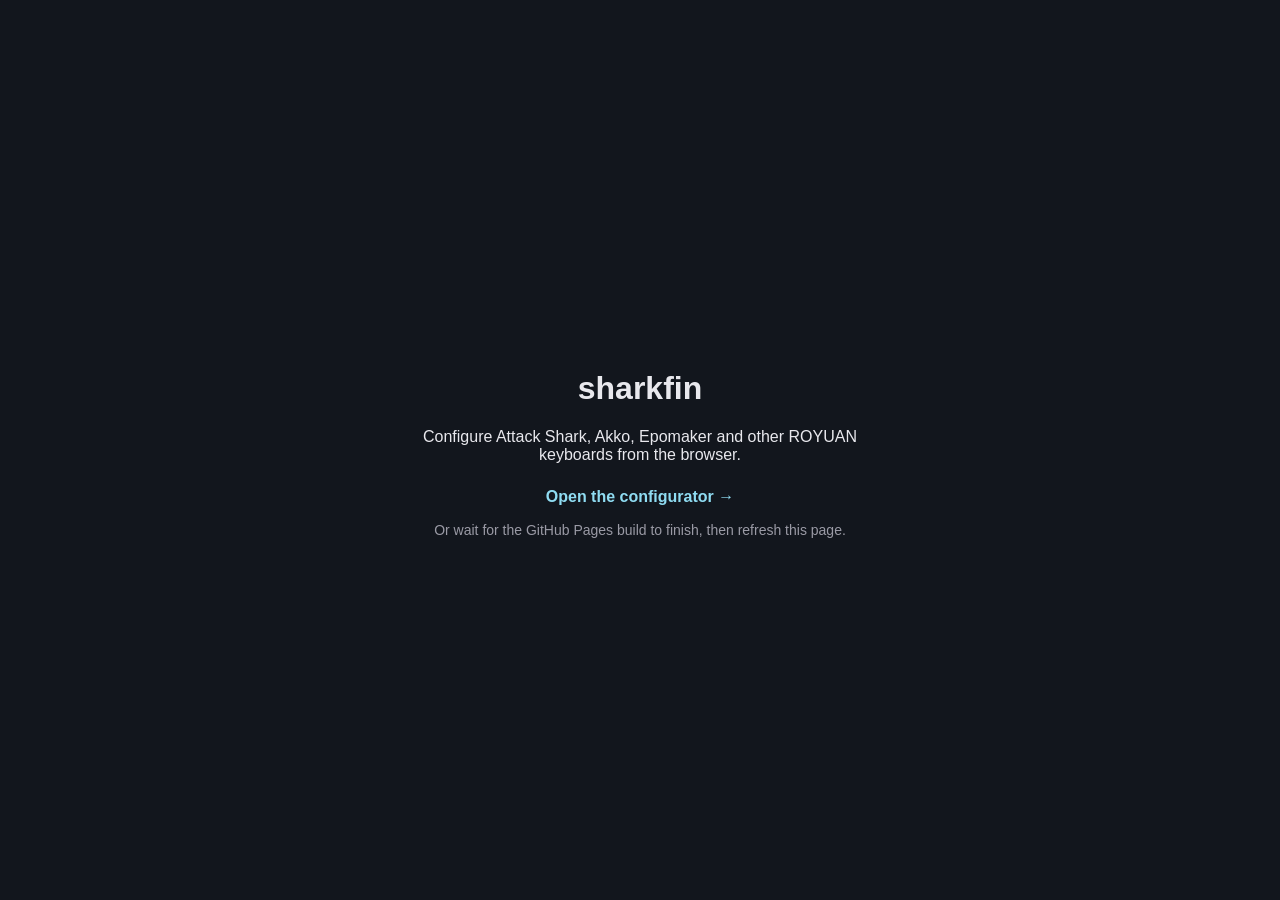
==== commit 698b9645: "Fix GitHub Pages base path and ensure site loads" ====
--- a/docs/index.html
+++ b/docs/index.html
@@ -4,16 +4,37 @@
 <meta charset="UTF-8">
 <meta name="viewport" content="width=device-width, initial-scale=1.0">
 <title>sharkfin</title>
-<meta http-equiv="refresh" content="0; url=https://app.getsharkfin.com/">
 <style>
-  body { font-family: system-ui, sans-serif; background: #12161d; color: #e8e8ed; display: flex; align-items: center; justify-content: center; height: 100vh; margin: 0; }
-  a { color: #8fdcf2; }
+  body {
+    font-family: -apple-system, BlinkMacSystemFont, "Segoe UI", Roboto, sans-serif;
+    background: #12161d;
+    color: #e8e8ed;
+    display: flex;
+    align-items: center;
+    justify-content: center;
+    height: 100vh;
+    margin: 0;
+    text-align: center;
+  }
+  a {
+    color: #8fdcf2;
+    font-weight: 600;
+    text-decoration: none;
+  }
+  a:hover { text-decoration: underline; }
+  .box { max-width: 480px; padding: 24px; }
 </style>
 </head>
 <body>
-  <div>
-    <p>Redirecting to the sharkfin configurator…</p>
-    <p>If you are not redirected, <a href="https://app.getsharkfin.com/">click here</a>.</p>
+  <div class="box">
+    <h1>sharkfin</h1>
+    <p>Configure Attack Shark, Akko, Epomaker and other ROYUAN keyboards from the browser.</p>
+    <p style="margin-top: 24px;">
+      <a href="https://app.getsharkfin.com/">Open the configurator →</a>
+    </p>
+    <p style="margin-top: 16px; font-size: 14px; color: #9a9aa5;">
+      Or wait for the GitHub Pages build to finish, then refresh this page.
+    </p>
   </div>
 </body>
 </html>
